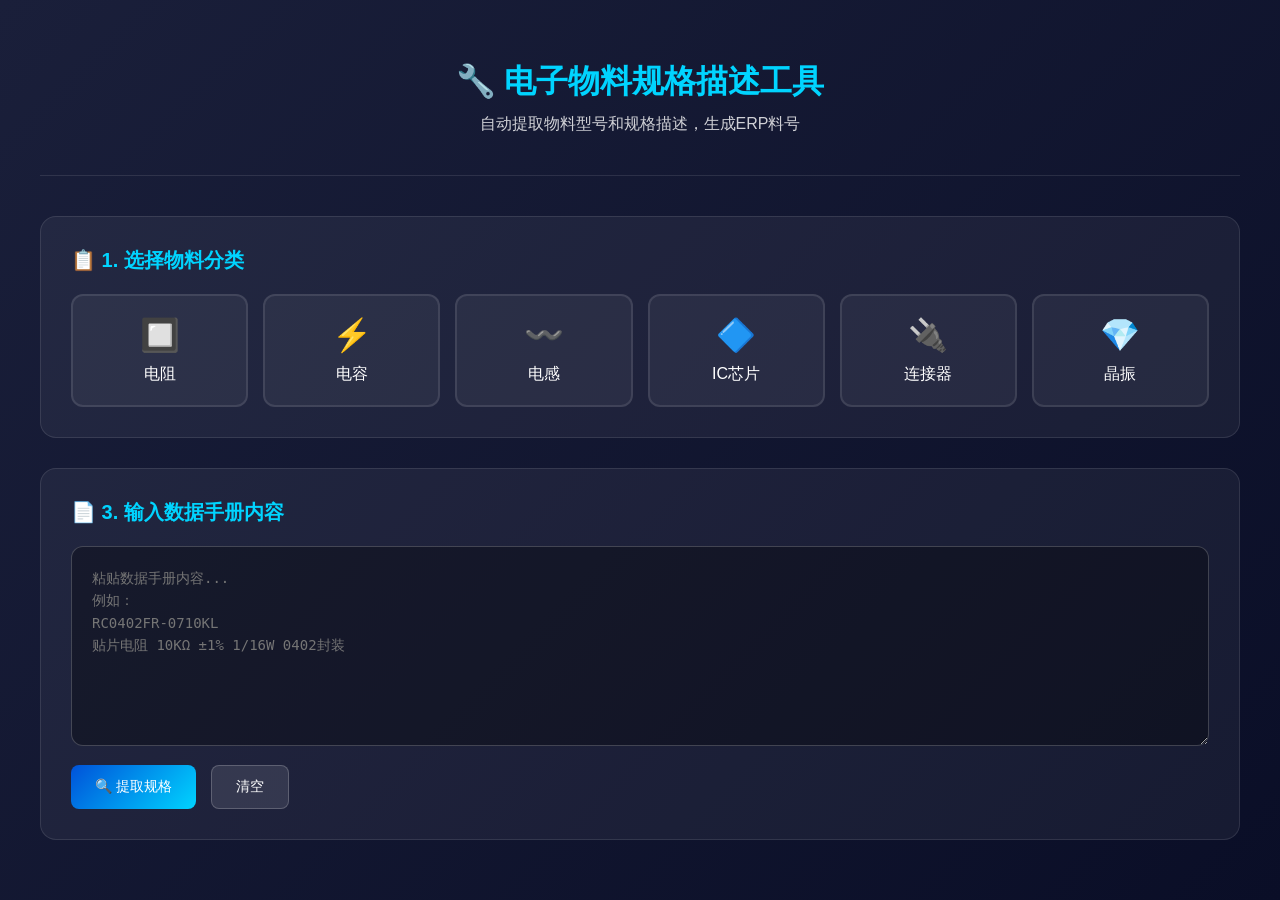
==== index.html @ 9e21e3dc "Initial commit: 电子物料规格描述工具 V1.0" ====
<!DOCTYPE html>
<html lang="zh-CN">
<head>
    <meta charset="UTF-8">
    <meta name="viewport" content="width=device-width, initial-scale=1.0">
    <title>电子物料规格描述工具</title>
    <link rel="stylesheet" href="css/style.css">
</head>
<body>
    <div class="container">
        <header>
            <h1>🔧 电子物料规格描述工具</h1>
            <p>自动提取物料型号和规格描述，生成ERP料号</p>
        </header>

        <main>
            <!-- 分类选择 -->
            <section class="category-section">
                <h2>📋 1. 选择物料分类</h2>
                <div class="category-grid" id="categoryGrid">
                    <!-- 动态生成 -->
                </div>
            </section>

            <!-- 配置面板 -->
            <section class="config-section" id="configSection" style="display:none;">
                <h2>⚙️ 2. 规格参数配置</h2>
                <div class="config-panel" id="configPanel">
                    <!-- 动态生成 -->
                </div>
                <button class="btn btn-secondary" onclick="saveConfig()">保存配置</button>
            </section>

            <!-- 输入区域 -->
            <section class="input-section">
                <h2>📄 3. 输入数据手册内容</h2>
                <textarea id="inputText" placeholder="粘贴数据手册内容...
例如：
RC0402FR-0710KL
贴片电阻 10KΩ ±1% 1/16W 0402封装"></textarea>
                <div class="input-actions">
                    <button class="btn btn-primary" onclick="extractSpecs()">🔍 提取规格</button>
                    <button class="btn btn-secondary" onclick="clearInput()">清空</button>
                </div>
            </section>

            <!-- 结果展示 -->
            <section class="result-section" id="resultSection" style="display:none;">
                <h2>📊 4. 提取结果</h2>
                <table class="result-table">
                    <thead>
                        <tr>
                            <th>型号</th>
                            <th>规格描述</th>
                            <th>分类</th>
                            <th>操作</th>
                        </tr>
                    </thead>
                    <tbody id="resultBody">
                        <!-- 动态生成 -->
                    </tbody>
                </table>
                <div class="result-actions">
                    <button class="btn btn-success" onclick="copyAll()">📋 复制全部</button>
                    <button class="btn btn-secondary" onclick="exportCSV()">📥 导出CSV</button>
                </div>
            </section>
        </main>

        <!-- 配置管理弹窗 -->
        <div class="modal" id="configModal">
            <div class="modal-content">
                <h3>配置管理</h3>
                <div id="configEditor"></div>
                <button class="btn btn-primary" onclick="closeModal()">关闭</button>
            </div>
        </div>
    </div>

    <script src="js/app.js"></script>
</body>
</html>
---- css/style.css ----
* {
    margin: 0;
    padding: 0;
    box-sizing: border-box;
}

body {
    font-family: -apple-system, BlinkMacSystemFont, 'Segoe UI', 'PingFang SC', sans-serif;
    background: linear-gradient(135deg, #1a1f3a 0%, #0a0e27 100%);
    color: #fff;
    min-height: 100vh;
    padding: 20px;
}

.container {
    max-width: 1200px;
    margin: 0 auto;
}

header {
    text-align: center;
    padding: 40px 0;
    border-bottom: 1px solid rgba(255,255,255,0.1);
    margin-bottom: 40px;
}

header h1 {
    font-size: 32px;
    color: #00d4ff;
    margin-bottom: 10px;
}

header p {
    opacity: 0.8;
    font-size: 16px;
}

section {
    background: rgba(255,255,255,0.05);
    border-radius: 16px;
    padding: 30px;
    margin-bottom: 30px;
    border: 1px solid rgba(255,255,255,0.1);
}

section h2 {
    font-size: 20px;
    margin-bottom: 20px;
    color: #00d4ff;
}

/* 分类网格 */
.category-grid {
    display: grid;
    grid-template-columns: repeat(auto-fit, minmax(150px, 1fr));
    gap: 15px;
}

.category-card {
    background: rgba(255,255,255,0.05);
    border: 2px solid rgba(255,255,255,0.1);
    border-radius: 12px;
    padding: 20px;
    text-align: center;
    cursor: pointer;
    transition: all 0.3s;
}

.category-card:hover {
    border-color: #00d4ff;
    transform: translateY(-2px);
}

.category-card.active {
    border-color: #00d4ff;
    background: rgba(0,212,255,0.1);
}

.category-card .icon {
    font-size: 32px;
    margin-bottom: 10px;
}

.category-card .name {
    font-weight: 500;
}

/* 配置面板 */
.config-panel {
    background: rgba(0,0,0,0.2);
    border-radius: 12px;
    padding: 20px;
    margin-bottom: 15px;
}

.spec-fields {
    display: flex;
    flex-wrap: wrap;
    gap: 10px;
    margin-top: 10px;
}

.spec-field {
    background: rgba(0,212,255,0.2);
    padding: 8px 16px;
    border-radius: 20px;
    font-size: 14px;
}

/* 输入区域 */
.input-section textarea {
    width: 100%;
    min-height: 200px;
    background: rgba(0,0,0,0.3);
    border: 1px solid rgba(255,255,255,0.2);
    border-radius: 12px;
    padding: 20px;
    color: #fff;
    font-size: 14px;
    line-height: 1.6;
    resize: vertical;
    margin-bottom: 15px;
}

.input-section textarea:focus {
    outline: none;
    border-color: #00d4ff;
}

.input-actions {
    display: flex;
    gap: 15px;
}

/* 按钮 */
.btn {
    padding: 12px 24px;
    border: none;
    border-radius: 8px;
    font-size: 14px;
    cursor: pointer;
    transition: all 0.3s;
    display: inline-flex;
    align-items: center;
    gap: 8px;
}

.btn-primary {
    background: linear-gradient(135deg, #0052d9, #00d4ff);
    color: #fff;
}

.btn-secondary {
    background: rgba(255,255,255,0.1);
    color: #fff;
    border: 1px solid rgba(255,255,255,0.2);
}

.btn-success {
    background: linear-gradient(135deg, #059669, #10b981);
    color: #fff;
}

.btn:hover {
    transform: translateY(-2px);
    box-shadow: 0 4px 12px rgba(0,0,0,0.3);
}

/* 结果表格 */
.result-table {
    width: 100%;
    border-collapse: collapse;
    margin-bottom: 20px;
}

.result-table th,
.result-table td {
    padding: 15px;
    text-align: left;
    border-bottom: 1px solid rgba(255,255,255,0.1);
}

.result-table th {
    color: #00d4ff;
    font-weight: 500;
    background: rgba(0,0,0,0.2);
}

.result-table tr:hover {
    background: rgba(255,255,255,0.03);
}

.result-actions {
    display: flex;
    gap: 15px;
}

/* 弹窗 */
.modal {
    display: none;
    position: fixed;
    top: 0;
    left: 0;
    width: 100%;
    height: 100%;
    background: rgba(0,0,0,0.8);
    z-index: 1000;
    justify-content: center;
    align-items: center;
}

.modal.active {
    display: flex;
}

.modal-content {
    background: #1a1f3a;
    border-radius: 16px;
    padding: 30px;
    max-width: 600px;
    width: 90%;
    border: 1px solid rgba(255,255,255,0.1);
}

/* 复制提示 */
.copy-toast {
    position: fixed;
    bottom: 30px;
    left: 50%;
    transform: translateX(-50%);
    background: #10b981;
    color: #fff;
    padding: 12px 24px;
    border-radius: 8px;
    animation: fadeInOut 2s ease;
}

@keyframes fadeInOut {
    0%, 100% { opacity: 0; transform: translateX(-50%) translateY(20px); }
    20%, 80% { opacity: 1; transform: translateX(-50%) translateY(0); }
}

/* 响应式 */
@media (max-width: 768px) {
    header h1 {
        font-size: 24px;
    }
    
    section {
        padding: 20px;
    }
    
    .category-grid {
        grid-template-columns: repeat(2, 1fr);
    }
    
    .input-actions,
    .result-actions {
        flex-direction: column;
    }
    
    .btn {
        width: 100%;
        justify-content: center;
    }
}
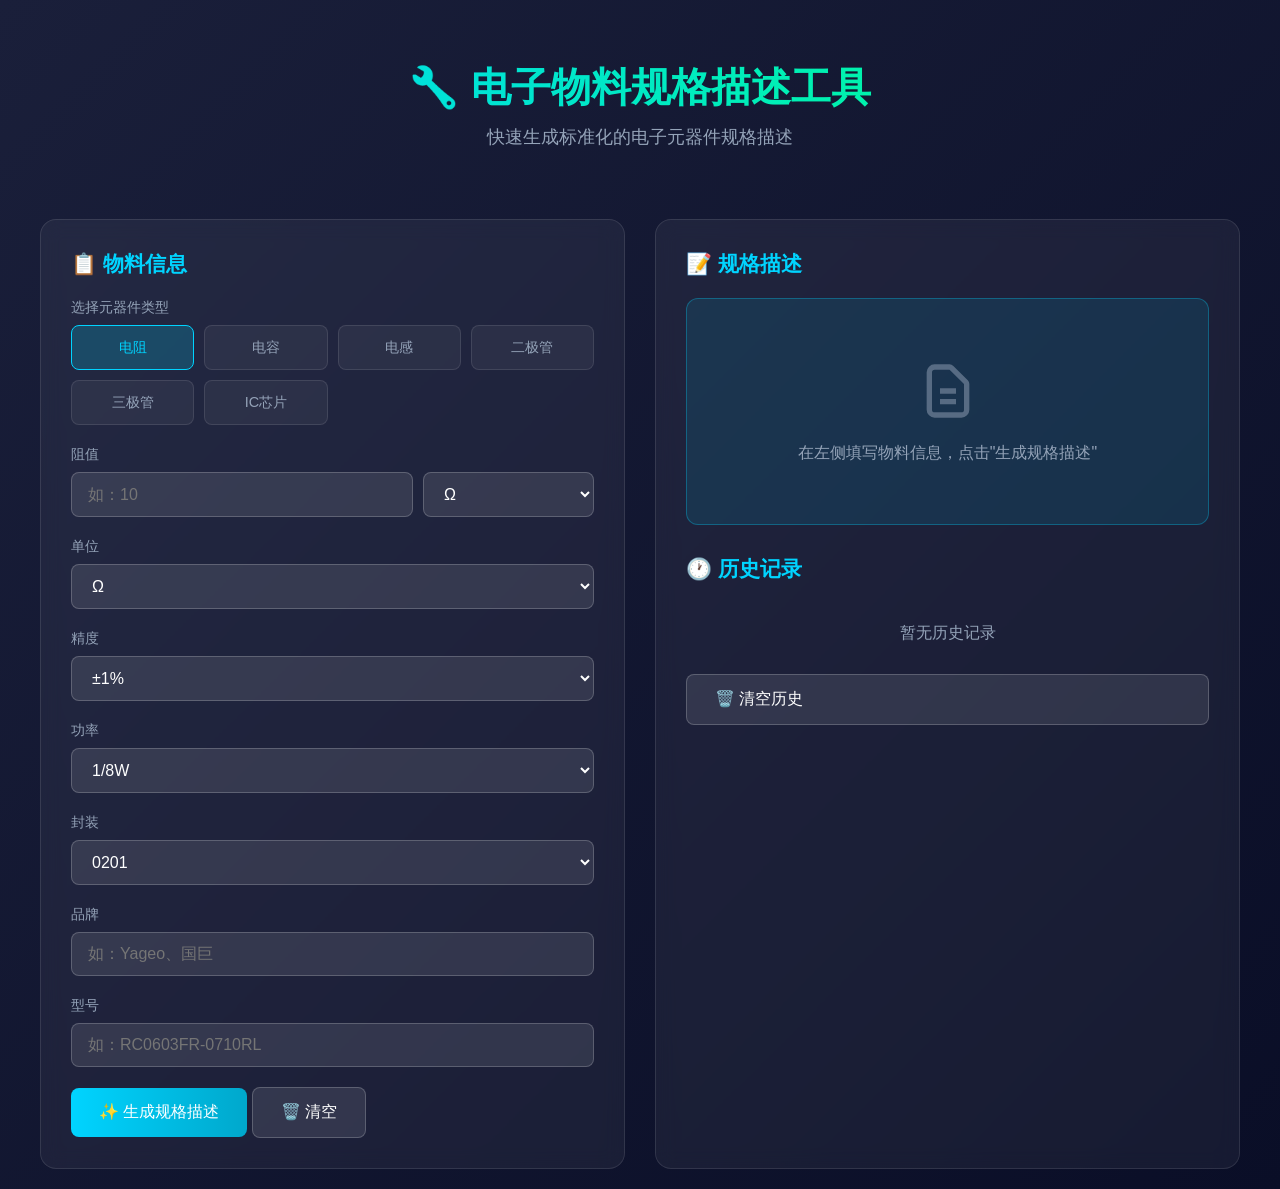
==== commit 9535f75e: "V1.0: 重写电子物料规格描述工具 全新设计，包含以下特性： - 现代化UI设计，深色主题 - 支持6种元器件类型（电阻、电容、电感、二极管、三极管、IC） - 智能表单，根据类型动态显示参数 - " ====
--- a/index.html
+++ b/index.html
@@ -4,79 +4,628 @@
     <meta charset="UTF-8">
     <meta name="viewport" content="width=device-width, initial-scale=1.0">
     <title>电子物料规格描述工具</title>
-    <link rel="stylesheet" href="css/style.css">
+    <style>
+        * {
+            margin: 0;
+            padding: 0;
+            box-sizing: border-box;
+        }
+
+        body {
+            font-family: -apple-system, BlinkMacSystemFont, 'Segoe UI', 'PingFang SC', sans-serif;
+            background: linear-gradient(135deg, #1a1f3a 0%, #0a0e27 100%);
+            min-height: 100vh;
+            color: #fff;
+            padding: 20px;
+        }
+
+        .container {
+            max-width: 1200px;
+            margin: 0 auto;
+        }
+
+        header {
+            text-align: center;
+            padding: 40px 0;
+        }
+
+        h1 {
+            font-size: 2.5rem;
+            background: linear-gradient(90deg, #00d4ff, #00ff88);
+            -webkit-background-clip: text;
+            -webkit-text-fill-color: transparent;
+            margin-bottom: 10px;
+        }
+
+        .subtitle {
+            color: #94a3b8;
+            font-size: 1.1rem;
+        }
+
+        .main-content {
+            display: grid;
+            grid-template-columns: 1fr 1fr;
+            gap: 30px;
+            margin-top: 30px;
+        }
+
+        @media (max-width: 768px) {
+            .main-content {
+                grid-template-columns: 1fr;
+            }
+        }
+
+        .card {
+            background: rgba(255, 255, 255, 0.05);
+            border-radius: 16px;
+            padding: 30px;
+            border: 1px solid rgba(255, 255, 255, 0.1);
+            backdrop-filter: blur(10px);
+        }
+
+        .card h2 {
+            font-size: 1.3rem;
+            margin-bottom: 20px;
+            color: #00d4ff;
+            display: flex;
+            align-items: center;
+            gap: 10px;
+        }
+
+        .form-group {
+            margin-bottom: 20px;
+        }
+
+        label {
+            display: block;
+            margin-bottom: 8px;
+            color: #94a3b8;
+            font-size: 0.9rem;
+        }
+
+        select, input[type="text"], input[type="number"] {
+            width: 100%;
+            padding: 12px 16px;
+            background: rgba(255, 255, 255, 0.1);
+            border: 1px solid rgba(255, 255, 255, 0.2);
+            border-radius: 8px;
+            color: #fff;
+            font-size: 1rem;
+            transition: all 0.3s;
+        }
+
+        select:focus, input:focus {
+            outline: none;
+            border-color: #00d4ff;
+            box-shadow: 0 0 0 3px rgba(0, 212, 255, 0.1);
+        }
+
+        select option {
+            background: #1a1f3a;
+            color: #fff;
+        }
+
+        .input-row {
+            display: grid;
+            grid-template-columns: 2fr 1fr;
+            gap: 10px;
+        }
+
+        .btn {
+            padding: 14px 28px;
+            border: none;
+            border-radius: 8px;
+            font-size: 1rem;
+            cursor: pointer;
+            transition: all 0.3s;
+            display: inline-flex;
+            align-items: center;
+            gap: 8px;
+        }
+
+        .btn-primary {
+            background: linear-gradient(90deg, #00d4ff, #00a8cc);
+            color: #fff;
+        }
+
+        .btn-primary:hover {
+            transform: translateY(-2px);
+            box-shadow: 0 8px 25px rgba(0, 212, 255, 0.3);
+        }
+
+        .btn-secondary {
+            background: rgba(255, 255, 255, 0.1);
+            color: #fff;
+            border: 1px solid rgba(255, 255, 255, 0.2);
+        }
+
+        .btn-secondary:hover {
+            background: rgba(255, 255, 255, 0.2);
+        }
+
+        .result-box {
+            background: rgba(0, 212, 255, 0.1);
+            border: 1px solid rgba(0, 212, 255, 0.3);
+            border-radius: 12px;
+            padding: 20px;
+            margin-top: 20px;
+            min-height: 150px;
+        }
+
+        .result-box h3 {
+            color: #00d4ff;
+            margin-bottom: 12px;
+            font-size: 1rem;
+        }
+
+        .result-text {
+            font-family: 'Courier New', monospace;
+            background: rgba(0, 0, 0, 0.3);
+            padding: 15px;
+            border-radius: 8px;
+            line-height: 1.6;
+            white-space: pre-wrap;
+            word-break: break-all;
+        }
+
+        .component-types {
+            display: grid;
+            grid-template-columns: repeat(auto-fit, minmax(120px, 1fr));
+            gap: 10px;
+            margin-bottom: 20px;
+        }
+
+        .type-btn {
+            padding: 12px;
+            background: rgba(255, 255, 255, 0.05);
+            border: 1px solid rgba(255, 255, 255, 0.1);
+            border-radius: 8px;
+            color: #94a3b8;
+            cursor: pointer;
+            transition: all 0.3s;
+            text-align: center;
+            font-size: 0.9rem;
+        }
+
+        .type-btn:hover, .type-btn.active {
+            background: rgba(0, 212, 255, 0.2);
+            border-color: #00d4ff;
+            color: #00d4ff;
+        }
+
+        .history-list {
+            max-height: 300px;
+            overflow-y: auto;
+        }
+
+        .history-item {
+            background: rgba(255, 255, 255, 0.05);
+            border-radius: 8px;
+            padding: 12px;
+            margin-bottom: 10px;
+            cursor: pointer;
+            transition: all 0.3s;
+        }
+
+        .history-item:hover {
+            background: rgba(255, 255, 255, 0.1);
+        }
+
+        .history-item .title {
+            color: #fff;
+            font-weight: 500;
+            margin-bottom: 4px;
+        }
+
+        .history-item .desc {
+            color: #94a3b8;
+            font-size: 0.85rem;
+        }
+
+        .copy-btn {
+            position: absolute;
+            top: 10px;
+            right: 10px;
+            padding: 6px 12px;
+            font-size: 0.85rem;
+        }
+
+        .result-wrapper {
+            position: relative;
+        }
+
+        .empty-state {
+            text-align: center;
+            padding: 40px;
+            color: #94a3b8;
+        }
+
+        .empty-state svg {
+            width: 64px;
+            height: 64px;
+            margin-bottom: 16px;
+            opacity: 0.5;
+        }
+    </style>
 </head>
 <body>
     <div class="container">
         <header>
             <h1>🔧 电子物料规格描述工具</h1>
-            <p>自动提取物料型号和规格描述，生成ERP料号</p>
+            <p class="subtitle">快速生成标准化的电子元器件规格描述</p>
         </header>
 
-        <main>
-            <!-- 分类选择 -->
-            <section class="category-section">
-                <h2>📋 1. 选择物料分类</h2>
-                <div class="category-grid" id="categoryGrid">
-                    <!-- 动态生成 -->
+        <div class="main-content">
+            <!-- 左侧：输入区域 -->
+            <div class="card">
+                <h2>📋 物料信息</h2>
+                
+                <label>选择元器件类型</label>
+                <div class="component-types">
+                    <div class="type-btn active" data-type="resistor">电阻</div>
+                    <div class="type-btn" data-type="capacitor">电容</div>
+                    <div class="type-btn" data-type="inductor">电感</div>
+                    <div class="type-btn" data-type="diode">二极管</div>
+                    <div class="type-btn" data-type="transistor">三极管</div>
+                    <div class="type-btn" data-type="ic">IC芯片</div>
                 </div>
-            </section>
-
-            <!-- 配置面板 -->
-            <section class="config-section" id="configSection" style="display:none;">
-                <h2>⚙️ 2. 规格参数配置</h2>
-                <div class="config-panel" id="configPanel">
-                    <!-- 动态生成 -->
+
+                <div id="input-form">
+                    <!-- 动态表单内容 -->
                 </div>
-                <button class="btn btn-secondary" onclick="saveConfig()">保存配置</button>
-            </section>
-
-            <!-- 输入区域 -->
-            <section class="input-section">
-                <h2>📄 3. 输入数据手册内容</h2>
-                <textarea id="inputText" placeholder="粘贴数据手册内容...
-例如：
-RC0402FR-0710KL
-贴片电阻 10KΩ ±1% 1/16W 0402封装"></textarea>
-                <div class="input-actions">
-                    <button class="btn btn-primary" onclick="extractSpecs()">🔍 提取规格</button>
-                    <button class="btn btn-secondary" onclick="clearInput()">清空</button>
+
+                <button class="btn btn-primary" onclick="generateDescription()">
+                    ✨ 生成规格描述
+                </button>
+                <button class="btn btn-secondary" onclick="clearForm()">
+                    🗑️ 清空
+                </button>
+            </div>
+
+            <!-- 右侧：结果区域 -->
+            <div class="card">
+                <h2>📝 规格描述</h2>
+                
+                <div class="result-wrapper">
+                    <div id="result-area" class="result-box">
+                        <div class="empty-state">
+                            <svg viewBox="0 0 24 24" fill="none" stroke="currentColor" stroke-width="2">
+                                <path d="M9 12h6m-6 4h6m2 5H7a2 2 0 01-2-2V5a2 2 0 012-2h5.586a1 1 0 01.707.293l5.414 5.414a1 1 0 01.293.707V19a2 2 0 01-2 2z"></path>
+                            </svg>
+                            <p>在左侧填写物料信息，点击"生成规格描述"</p>
+                        </div>
+                    </div>
+                    <button id="copy-btn" class="btn btn-secondary copy-btn" style="display: none;" onclick="copyResult()">
+                        📋 复制
+                    </button>
                 </div>
-            </section>
-
-            <!-- 结果展示 -->
-            <section class="result-section" id="resultSection" style="display:none;">
-                <h2>📊 4. 提取结果</h2>
-                <table class="result-table">
-                    <thead>
-                        <tr>
-                            <th>型号</th>
-                            <th>规格描述</th>
-                            <th>分类</th>
-                            <th>操作</th>
-                        </tr>
-                    </thead>
-                    <tbody id="resultBody">
-                        <!-- 动态生成 -->
-                    </tbody>
-                </table>
-                <div class="result-actions">
-                    <button class="btn btn-success" onclick="copyAll()">📋 复制全部</button>
-                    <button class="btn btn-secondary" onclick="exportCSV()">📥 导出CSV</button>
+
+                <h2 style="margin-top: 30px;">🕐 历史记录</h2>
+                <div id="history-list" class="history-list">
+                    <div class="empty-state" style="padding: 20px;">
+                        <p>暂无历史记录</p>
+                    </div>
                 </div>
-            </section>
-        </main>
-
-        <!-- 配置管理弹窗 -->
-        <div class="modal" id="configModal">
-            <div class="modal-content">
-                <h3>配置管理</h3>
-                <div id="configEditor"></div>
-                <button class="btn btn-primary" onclick="closeModal()">关闭</button>
+                <button class="btn btn-secondary" style="margin-top: 10px; width: 100%;" onclick="clearHistory()">
+                    🗑️ 清空历史
+                </button>
             </div>
         </div>
     </div>
 
-    <script src="js/app.js"></script>
+    <script>
+        // 当前选中的元器件类型
+        let currentType = 'resistor';
+        let history = JSON.parse(localStorage.getItem('componentHistory') || '[]');
+
+        // 表单配置
+        const formConfigs = {
+            resistor: {
+                fields: [
+                    { name: 'value', label: '阻值', type: 'number', placeholder: '如：10', unit: 'Ω' },
+                    { name: 'unit', label: '单位', type: 'select', options: ['Ω', 'kΩ', 'MΩ'] },
+                    { name: 'tolerance', label: '精度', type: 'select', options: ['±1%', '±5%', '±10%', '±20%'] },
+                    { name: 'power', label: '功率', type: 'select', options: ['1/8W', '1/4W', '1/2W', '1W', '2W', '5W'] },
+                    { name: 'package', label: '封装', type: 'select', options: ['0201', '0402', '0603', '0805', '1206', '1210', '2512', '插件'] },
+                    { name: 'brand', label: '品牌', type: 'text', placeholder: '如：Yageo、国巨' },
+                    { name: 'model', label: '型号', type: 'text', placeholder: '如：RC0603FR-0710RL' }
+                ]
+            },
+            capacitor: {
+                fields: [
+                    { name: 'value', label: '容值', type: 'number', placeholder: '如：100', unit: 'pF' },
+                    { name: 'unit', label: '单位', type: 'select', options: ['pF', 'nF', 'μF', 'mF', 'F'] },
+                    { name: 'voltage', label: '耐压', type: 'select', options: ['6.3V', '10V', '16V', '25V', '50V', '100V', '250V', '450V'] },
+                    { name: 'tolerance', label: '精度', type: 'select', options: ['±5%', '±10%', '±20%'] },
+                    { name: 'type', label: '类型', type: 'select', options: ['陶瓷电容', '铝电解', '钽电容', '薄膜电容', 'MLCC'] },
+                    { name: 'package', label: '封装', type: 'select', options: ['0201', '0402', '0603', '0805', '1206', '1210', '插件', 'SMD'] },
+                    { name: 'brand', label: '品牌', type: 'text', placeholder: '如：Murata、三星' },
+                    { name: 'model', label: '型号', type: 'text', placeholder: '如：GRM188R61A106ME69D' }
+                ]
+            },
+            inductor: {
+                fields: [
+                    { name: 'value', label: '电感值', type: 'number', placeholder: '如：10', unit: 'μH' },
+                    { name: 'unit', label: '单位', type: 'select', options: ['nH', 'μH', 'mH', 'H'] },
+                    { name: 'current', label: '额定电流', type: 'number', placeholder: '如：1', unit: 'A' },
+                    { name: 'tolerance', label: '精度', type: 'select', options: ['±5%', '±10%', '±20%'] },
+                    { name: 'package', label: '封装', type: 'select', options: ['0201', '0402', '0603', '0805', '1206', '插件'] },
+                    { name: 'brand', label: '品牌', type: 'text', placeholder: '如：TDK、Taiyo' },
+                    { name: 'model', label: '型号', type: 'text', placeholder: '如：MLF1608A100KT' }
+                ]
+            },
+            diode: {
+                fields: [
+                    { name: 'type', label: '类型', type: 'select', options: ['整流二极管', '肖特基二极管', '稳压二极管', '发光二极管', '快恢复二极管', 'TVS二极管'] },
+                    { name: 'voltage', label: '反向电压', type: 'number', placeholder: '如：100', unit: 'V' },
+                    { name: 'current', label: '正向电流', type: 'number', placeholder: '如：1', unit: 'A' },
+                    { name: 'package', label: '封装', type: 'select', options: ['SOD-123', 'SOD-323', 'SMA', 'SMB', 'SMC', 'DO-41', 'DO-35', '插件'] },
+                    { name: 'brand', label: '品牌', type: 'text', placeholder: '如：ON、Vishay' },
+                    { name: 'model', label: '型号', type: 'text', placeholder: '如：1N4007' }
+                ]
+            },
+            transistor: {
+                fields: [
+                    { name: 'type', label: '类型', type: 'select', options: ['NPN', 'PNP', 'MOSFET-N', 'MOSFET-P', 'IGBT'] },
+                    { name: 'voltage', label: '耐压', type: 'number', placeholder: '如：40', unit: 'V' },
+                    { name: 'current', label: '电流', type: 'number', placeholder: '如：200', unit: 'mA' },
+                    { name: 'power', label: '功率', type: 'select', options: ['0.2W', '0.5W', '1W', '2W', '5W'] },
+                    { name: 'package', label: '封装', type: 'select', options: ['SOT-23', 'SOT-89', 'TO-92', 'TO-220', 'TO-252', 'SOP-8'] },
+                    { name: 'brand', label: '品牌', type: 'text', placeholder: '如：ON、ST' },
+                    { name: 'model', label: '型号', type: 'text', placeholder: '如：BC847C' }
+                ]
+            },
+            ic: {
+                fields: [
+                    { name: 'function', label: '功能类型', type: 'select', options: ['MCU', '电源管理', '运放', 'ADC/DAC', '接口芯片', '存储器', '逻辑芯片', '驱动芯片'] },
+                    { name: 'voltage', label: '工作电压', type: 'text', placeholder: '如：3.3V / 5V' },
+                    { name: 'package', label: '封装', type: 'select', options: ['SOP-8', 'SOP-16', 'QFN', 'QFP', 'BGA', 'DIP', 'SOT-23-5', 'TSSOP'] },
+                    { name: 'pin_count', label: '引脚数', type: 'number', placeholder: '如：8' },
+                    { name: 'brand', label: '品牌', type: 'text', placeholder: '如：TI、ST、NXP' },
+                    { name: 'model', label: '型号', type: 'text', placeholder: '如：STM32F103C8T6' }
+                ]
+            }
+        };
+
+        // 初始化
+        document.addEventListener('DOMContentLoaded', function() {
+            renderForm();
+            renderHistory();
+            
+            // 绑定类型选择按钮
+            document.querySelectorAll('.type-btn').forEach(btn => {
+                btn.addEventListener('click', function() {
+                    document.querySelectorAll('.type-btn').forEach(b => b.classList.remove('active'));
+                    this.classList.add('active');
+                    currentType = this.dataset.type;
+                    renderForm();
+                });
+            });
+        });
+
+        // 渲染表单
+        function renderForm() {
+            const config = formConfigs[currentType];
+            const formContainer = document.getElementById('input-form');
+            
+            let html = '';
+            config.fields.forEach(field => {
+                html += '<div class="form-group">';
+                html += `<label>${field.label}</label>`;
+                
+                if (field.type === 'select') {
+                    html += `<select id="${field.name}">`;
+                    field.options.forEach(opt => {
+                        html += `<option value="${opt}">${opt}</option>`;
+                    });
+                    html += '</select>';
+                } else if (field.type === 'number') {
+                    html += '<div class="input-row">';
+                    html += `<input type="number" id="${field.name}" placeholder="${field.placeholder}">`;
+                    if (field.unit) {
+                        html += `<select id="${field.name}_unit"><option>${field.unit}</option></select>`;
+                    }
+                    html += '</div>';
+                } else {
+                    html += `<input type="text" id="${field.name}" placeholder="${field.placeholder}">`;
+                }
+                
+                html += '</div>';
+            });
+            
+            formContainer.innerHTML = html;
+        }
+
+        // 生成规格描述
+        function generateDescription() {
+            const config = formConfigs[currentType];
+            let data = {};
+            
+            // 收集表单数据
+            config.fields.forEach(field => {
+                const element = document.getElementById(field.name);
+                if (element) {
+                    data[field.name] = element.value;
+                }
+            });
+            
+            // 生成描述
+            let description = '';
+            const typeNames = {
+                resistor: '电阻',
+                capacitor: '电容',
+                inductor: '电感',
+                diode: '二极管',
+                transistor: '三极管',
+                ic: 'IC芯片'
+            };
+            
+            description += `【物料类型】${typeNames[currentType]}\n`;
+            
+            switch(currentType) {
+                case 'resistor':
+                    description += `【规格参数】${data.value}${data.unit} ${data.tolerance}\n`;
+                    description += `【功率】${data.power}\n`;
+                    description += `【封装】${data.package}\n`;
+                    if (data.brand) description += `【品牌】${data.brand}\n`;
+                    if (data.model) description += `【型号】${data.model}\n`;
+                    description += `\n【完整描述】${data.value}${data.unit} ${data.tolerance} ${data.power} ${data.package}贴片电阻`;
+                    if (data.brand) description += `，${data.brand}品牌`;
+                    if (data.model) description += `，型号${data.model}`;
+                    break;
+                    
+                case 'capacitor':
+                    description += `【规格参数】${data.value}${data.unit} ${data.voltage} ${data.tolerance}\n`;
+                    description += `【类型】${data.type}\n`;
+                    description += `【封装】${data.package}\n`;
+                    if (data.brand) description += `【品牌】${data.brand}\n`;
+                    if (data.model) description += `【型号】${data.model}\n`;
+                    description += `\n【完整描述】${data.value}${data.unit} ${data.voltage} ${data.tolerance} ${data.type}，${data.package}封装`;
+                    if (data.brand) description += `，${data.brand}品牌`;
+                    if (data.model) description += `，型号${data.model}`;
+                    break;
+                    
+                case 'inductor':
+                    description += `【规格参数】${data.value}${data.unit} ${data.tolerance}\n`;
+                    description += `【额定电流】${data.current}A\n`;
+                    description += `【封装】${data.package}\n`;
+                    if (data.brand) description += `【品牌】${data.brand}\n`;
+                    if (data.model) description += `【型号】${data.model}\n`;
+                    description += `\n【完整描述】${data.value}${data.unit} ${data.tolerance} 额定电流${data.current}A 贴片电感，${data.package}封装`;
+                    if (data.brand) description += `，${data.brand}品牌`;
+                    if (data.model) description += `，型号${data.model}`;
+                    break;
+                    
+                case 'diode':
+                    description += `【类型】${data.type}\n`;
+                    description += `【反向电压】${data.voltage}V\n`;
+                    description += `【正向电流】${data.current}A\n`;
+                    description += `【封装】${data.package}\n`;
+                    if (data.brand) description += `【品牌】${data.brand}\n`;
+                    if (data.model) description += `【型号】${data.model}\n`;
+                    description += `\n【完整描述】${data.type} ${data.voltage}V ${data.current}A，${data.package}封装`;
+                    if (data.brand) description += `，${data.brand}品牌`;
+                    if (data.model) description += `，型号${data.model}`;
+                    break;
+                    
+                case 'transistor':
+                    description += `【类型】${data.type}\n`;
+                    description += `【耐压】${data.voltage}V\n`;
+                    description += `【电流】${data.current}mA\n`;
+                    description += `【功率】${data.power}\n`;
+                    description += `【封装】${data.package}\n`;
+                    if (data.brand) description += `【品牌】${data.brand}\n`;
+                    if (data.model) description += `【型号】${data.model}\n`;
+                    description += `\n【完整描述】${data.type}三极管 ${data.voltage}V ${data.current}mA ${data.power}，${data.package}封装`;
+                    if (data.brand) description += `，${data.brand}品牌`;
+                    if (data.model) description += `，型号${data.model}`;
+                    break;
+                    
+                case 'ic':
+                    description += `【功能类型】${data.function}\n`;
+                    description += `【工作电压】${data.voltage}\n`;
+                    description += `【封装】${data.package} ${data.pin_count}pin\n`;
+                    if (data.brand) description += `【品牌】${data.brand}\n`;
+                    if (data.model) description += `【型号】${data.model}\n`;
+                    description += `\n【完整描述】${data.function}芯片 ${data.voltage}，${data.package}封装 ${data.pin_count}脚`;
+                    if (data.brand) description += `，${data.brand}品牌`;
+                    if (data.model) description += `，型号${data.model}`;
+                    break;
+            }
+            
+            // 显示结果
+            const resultArea = document.getElementById('result-area');
+            resultArea.innerHTML = `
+                <h3>✅ 生成的规格描述</h3>
+                <div class="result-text">${description}</div>
+            `;
+            document.getElementById('copy-btn').style.display = 'inline-flex';
+            
+            // 添加到历史
+            addToHistory(typeNames[currentType], description);
+        }
+
+        // 复制结果
+        function copyResult() {
+            const resultText = document.querySelector('.result-text').textContent;
+            navigator.clipboard.writeText(resultText).then(() => {
+                const btn = document.getElementById('copy-btn');
+                const originalText = btn.innerHTML;
+                btn.innerHTML = '✅ 已复制';
+                setTimeout(() => {
+                    btn.innerHTML = originalText;
+                }, 2000);
+            });
+        }
+
+        // 添加到历史
+        function addToHistory(type, description) {
+            const item = {
+                type: type,
+                description: description,
+                time: new Date().toLocaleString('zh-CN')
+            };
+            history.unshift(item);
+            if (history.length > 20) history.pop();
+            localStorage.setItem('componentHistory', JSON.stringify(history));
+            renderHistory();
+        }
+
+        // 渲染历史
+        function renderHistory() {
+            const container = document.getElementById('history-list');
+            if (history.length === 0) {
+                container.innerHTML = '<div class="empty-state" style="padding: 20px;"><p>暂无历史记录</p></div>';
+                return;
+            }
+            
+            container.innerHTML = history.map((item, index) => `
+                <div class="history-item" onclick="loadHistory(${index})">
+                    <div class="title">${item.type}</div>
+                    <div class="desc">${item.time}</div>
+                </div>
+            `).join('');
+        }
+
+        // 加载历史
+        function loadHistory(index) {
+            const item = history[index];
+            const resultArea = document.getElementById('result-area');
+            resultArea.innerHTML = `
+                <h3>📋 历史记录</h3>
+                <div class="result-text">${item.description}</div>
+            `;
+            document.getElementById('copy-btn').style.display = 'inline-flex';
+        }
+
+        // 清空历史
+        function clearHistory() {
+            if (confirm('确定要清空历史记录吗？')) {
+                history = [];
+                localStorage.removeItem('componentHistory');
+                renderHistory();
+            }
+        }
+
+        // 清空表单
+        function clearForm() {
+            document.querySelectorAll('input, select').forEach(el => {
+                if (el.tagName === 'SELECT') {
+                    el.selectedIndex = 0;
+                } else {
+                    el.value = '';
+                }
+            });
+            document.getElementById('result-area').innerHTML = `
+                <div class="empty-state">
+                    <svg viewBox="0 0 24 24" fill="none" stroke="currentColor" stroke-width="2">
+                        <path d="M9 12h6m-6 4h6m2 5H7a2 2 0 01-2-2V5a2 2 0 012-2h5.586a1 1 0 01.707.293l5.414 5.414a1 1 0 01.293.707V19a2 2 0 01-2 2z"></path>
+                    </svg>
+                    <p>在左侧填写物料信息，点击"生成规格描述"</p>
+                </div>
+            `;
+            document.getElementById('copy-btn').style.display = 'none';
+        }
+    </script>
 </body>
 </html>
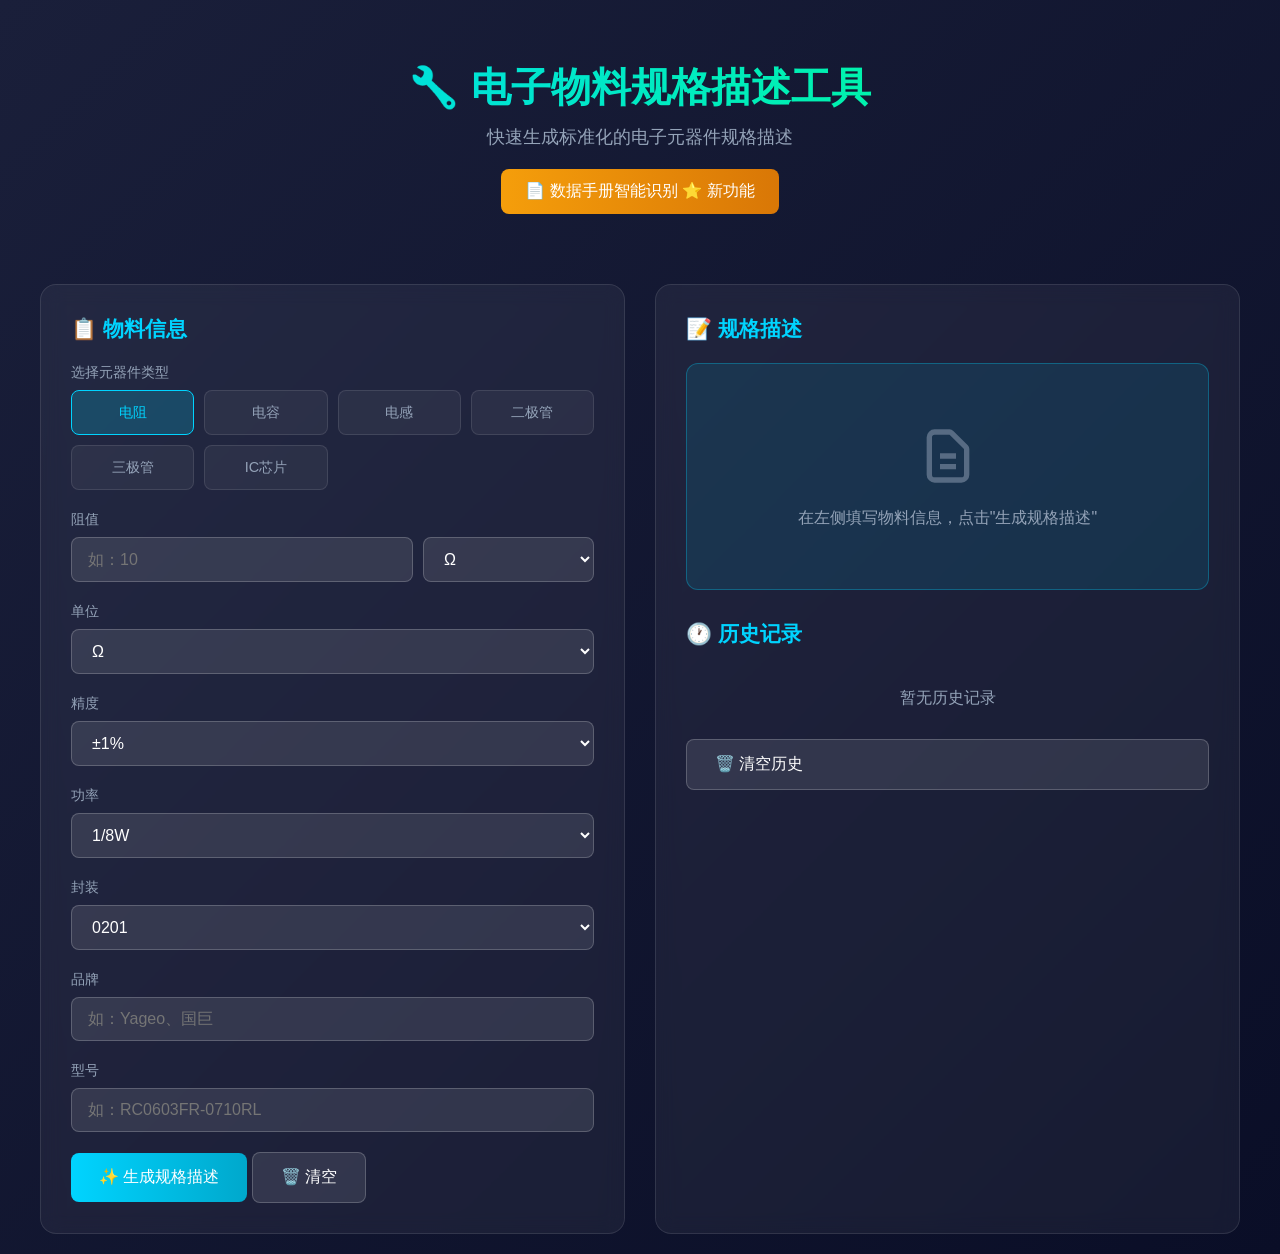
==== commit dcb66d31: "V1.1: 添加数据手册智能识别功能 - 新增datasheet.html数据手册识别页面 - 支持PDF、Excel、CSV文件上传 - 使用PDF.js和SheetJS解析文件内容 - 自动识别器" ====
--- a/index.html
+++ b/index.html
@@ -253,6 +253,11 @@
         <header>
             <h1>🔧 电子物料规格描述工具</h1>
             <p class="subtitle">快速生成标准化的电子元器件规格描述</p>
+            <div style="margin-top: 20px;">
+                <a href="datasheet.html" style="display: inline-flex; align-items: center; gap: 8px; background: linear-gradient(90deg, #f59e0b, #d97706); color: #fff; padding: 12px 24px; border-radius: 8px; text-decoration: none; font-weight: 500; transition: all 0.3s;" onmouseover="this.style.transform='translateY(-2px)'; this.style.boxShadow='0 8px 25px rgba(245, 158, 11, 0.3)'" onmouseout="this.style.transform=''; this.style.boxShadow=''">
+                    📄 数据手册智能识别 ⭐ 新功能
+                </a>
+            </div>
         </header>
 
         <div class="main-content">
